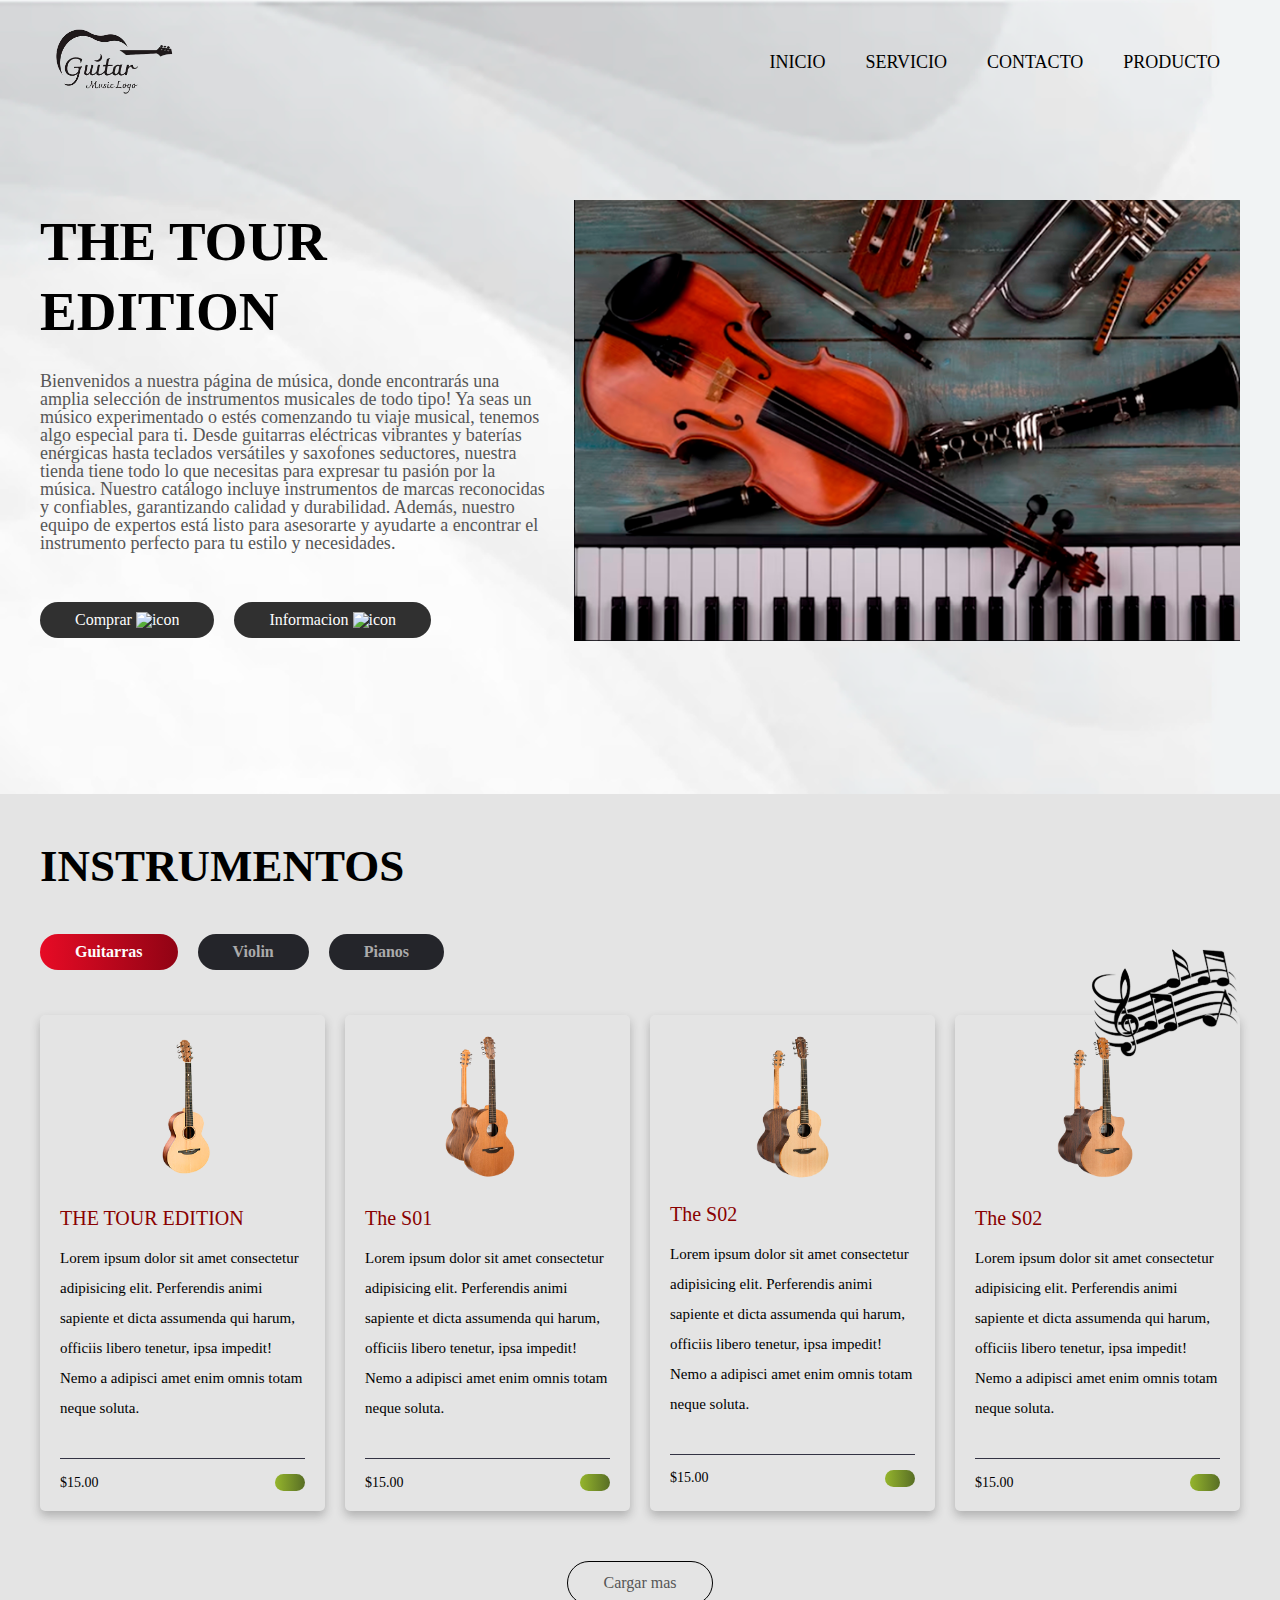
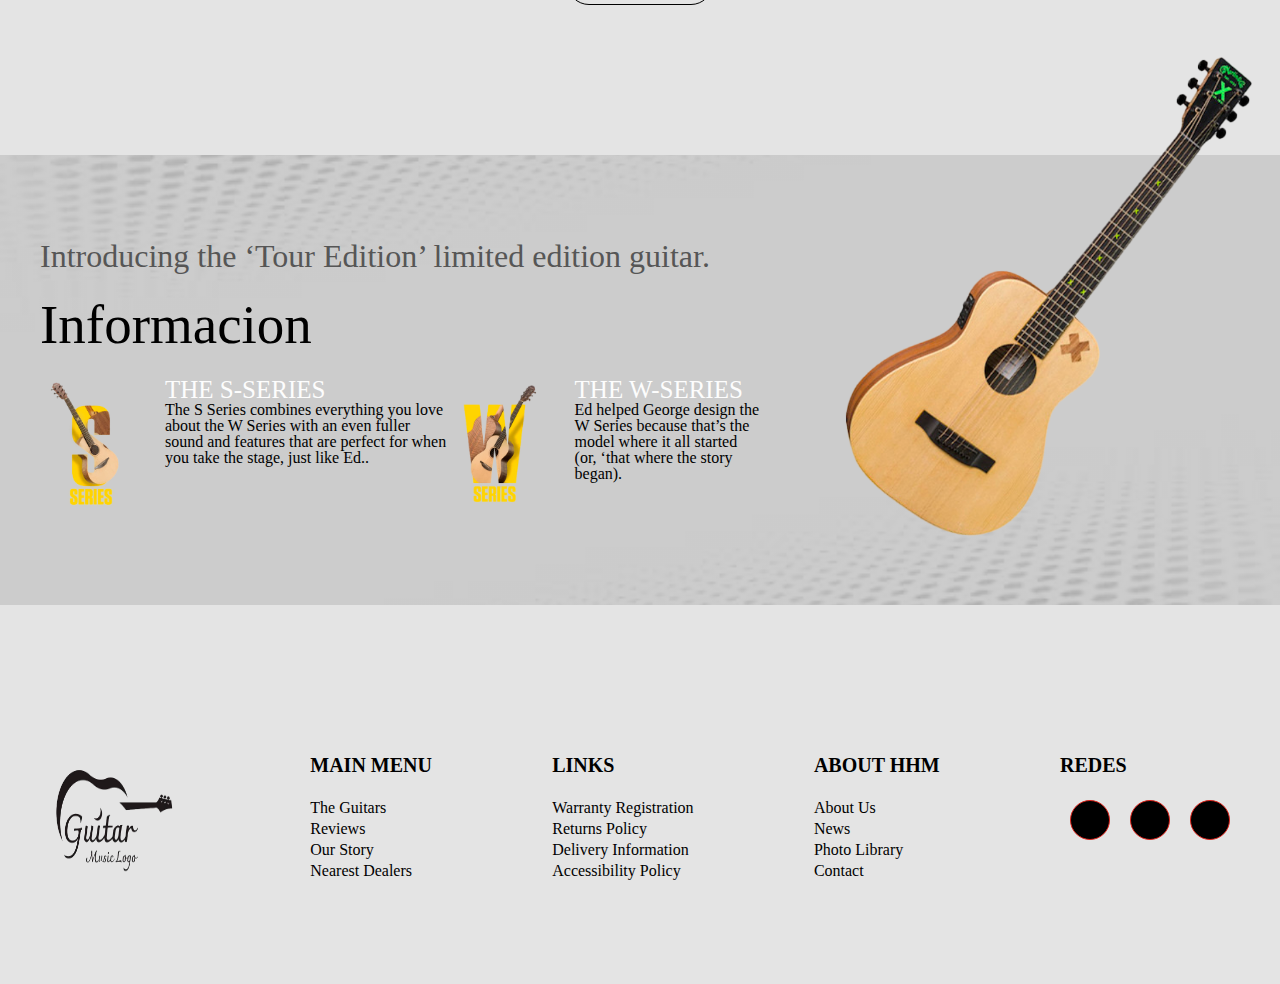
==== pagina.html @ e299b211 "primer repositorio" ====
<!DOCTYPE html>
<html lang="es">

<head>
    <meta charset="UTF-8">
    <TItle>Pagina</TItle>
    <link rel="stylesheet" href="reset.css">
    <link rel="stylesheet" href="practica.css">
</head>

<body>
    <header>
        <div class="menu container">
            <a href="#"><img src="imagenes/logo.png" class="logo" alt="logo"></a>
            <input type="checkbox" id="menu">
            <label for="menu"><img src="images/menu.png" class="menu-icono" alt="menu-logo"></label>
            <nav class="navbar">
                <ul>
                    <li><a href="#">Inicio</a></li>
                    <li><a href="#">Servicio</a></li>
                    <li><a href="#">Contacto</a></li>
                    <li><a href="#">Producto</a></li>
                </ul>
            </nav>
        </div>

        <div class="header-content container">
            <div class="header-txt">
                <h1>THE TOUR EDITION</h1>
                <p>
                    Bienvenidos a nuestra página de música, donde encontrarás una amplia selección de instrumentos
                    musicales de todo tipo! Ya seas un músico experimentado o estés comenzando tu viaje musical, tenemos
                    algo especial para ti. Desde guitarras eléctricas vibrantes y baterías enérgicas hasta teclados
                    versátiles y saxofones seductores, nuestra tienda tiene todo lo que necesitas para expresar tu
                    pasión por la música. Nuestro catálogo incluye instrumentos de marcas reconocidas y confiables,
                    garantizando calidad y durabilidad. Además, nuestro equipo de expertos está listo para asesorarte y
                    ayudarte a encontrar el instrumento perfecto para tu estilo y necesidades.
                </p>

                <div class="botones">
                    <a href="#" class="btn-1">Comprar <img class="icon" src="images/car.svg" alt="icon"></a>
                    <a href="#" class="btn-2">Informacion <img class="icon" src="images/arrow.svg" alt="icon"></a>
                </div>
            </div>
            <div class="header-img">
                <img src="imagenes/instrumentos.png" class="instrumento" alt="instrumento">
            </div>
        </div>

    </header>

    <main class="product-menu">
        <div class="container">


            <div class="product">
                <h2 class="title">Instrumentos</h2>
                <img class="nota" src="imagenes/nota.png" alt="">
            </div>

            <div class="menu-nav">
                <div id="pro1" class="tab active">Guitarras</div>
                <div id="pro2" class="tab">Violin</div>
                <div id="pro3" class="tab">Pianos</div>
            </div>

            <div class="pro1 tab-content">
                <div class="box-container-1">

                    <div class="box-1">
                        <div class="image">
                            <img src="imagenes/guitarra.png" alt="">
                        </div>
                        <div class="content">
                            <h3>THE TOUR EDITION</h3>
                            <p>Lorem ipsum dolor sit amet consectetur adipisicing elit. Perferendis animi sapiente et
                                dicta assumenda qui harum, officiis libero tenetur, ipsa impedit! Nemo a adipisci amet
                                enim omnis totam neque soluta.</p>
                            <div class="icons">
                                <span class="price">$15.00</span>
                                <span class="buy"><img src="images/car.svg" alt=""></span>
                            </div>
                        </div>
                    </div>
                    <div class="box-1">
                        <div class="image">
                            <img src="imagenes/guitarra2.png" alt="">
                        </div>
                        <div class="content">
                            <h3>The S01</h3>
                            <p>Lorem ipsum dolor sit amet consectetur adipisicing elit. Perferendis animi sapiente et
                                dicta assumenda qui harum, officiis libero tenetur, ipsa impedit! Nemo a adipisci amet
                                enim omnis totam neque soluta.</p>
                            <div class="icons">
                                <span class="price">$15.00</span>
                                <span class="buy"><img src="images/car.svg" alt=""></span>
                            </div>
                        </div>
                    </div>
                    <div class="box-1">
                        <div class="image">
                            <img src="imagenes/guitarra3.png" alt="">
                        </div>
                        <div class="content">
                            <h3>The S02</h3>
                            <p>Lorem ipsum dolor sit amet consectetur adipisicing elit. Perferendis animi sapiente et
                                dicta assumenda qui harum, officiis libero tenetur, ipsa impedit! Nemo a adipisci amet
                                enim omnis totam neque soluta.</p>
                            <div class="icons">
                                <span class="price">$15.00</span>
                                <span class="buy"><img src="images/car.svg" alt=""></span>
                            </div>
                        </div>
                    </div>
                    <div class="box-1">
                        <div class="image">
                            <img src="imagenes/guitarra4.png" alt="">
                        </div>
                        <div class="content">
                            <h3>The S02</h3>
                            <p>Lorem ipsum dolor sit amet consectetur adipisicing elit. Perferendis animi sapiente et
                                dicta assumenda qui harum, officiis libero tenetur, ipsa impedit! Nemo a adipisci amet
                                enim omnis totam neque soluta.</p>
                            <div class="icons">
                                <span class="price">$15.00</span>
                                <span class="buy"><img src="images/car.svg" alt=""></span>
                            </div>
                        </div>
                    </div>
                    <div class="box-1">
                        <div class="image">
                            <img src="imagenes/guitarra5.png" alt="">
                        </div>
                        <div class="content">
                            <h3>The S03</h3>
                            <p>Lorem ipsum dolor sit amet consectetur adipisicing elit. Perferendis animi sapiente et
                                dicta assumenda qui harum, officiis libero tenetur, ipsa impedit! Nemo a adipisci amet
                                enim omnis totam neque soluta.</p>
                            <div class="icons">
                                <span class="price">$15.00</span>
                                <span class="buy"><img src="images/car.svg" alt=""></span>
                            </div>
                        </div>
                    </div>
                    <div class="box-1">
                        <div class="image">
                            <img src="imagenes/guitarra6.png" alt="">
                        </div>
                        <div class="content">
                            <h3>The S04</h3>
                            <p>Lorem ipsum dolor sit amet consectetur adipisicing elit. Perferendis animi sapiente et
                                dicta assumenda qui harum, officiis libero tenetur, ipsa impedit! Nemo a adipisci amet
                                enim omnis totam neque soluta.</p>
                            <div class="icons">
                                <span class="price">$15.00</span>
                                <span class="buy"><img src="images/car.svg" alt=""></span>
                            </div>
                        </div>
                    </div>
                    <div class="box-1">
                        <div class="image">
                            <img src="imagenes/guitarra7.png" alt="">
                        </div>
                        <div class="content">
                            <h3>THE EQUALS EDITION</h3>
                            <p>Lorem ipsum dolor sit amet consectetur adipisicing elit. Perferendis animi sapiente et
                                dicta assumenda qui harum, officiis libero tenetur, ipsa impedit! Nemo a adipisci amet
                                enim omnis totam neque soluta.</p>
                            <div class="icons">
                                <span class="price">$15.00</span>
                                <span class="buy"><img src="images/car.svg" alt=""></span>
                            </div>
                        </div>
                    </div>
                    <div class="box-1">
                        <div class="image">
                            <img src="imagenes/guitarra8.png"">
                            </div>
                            <div class=" content">
                            <h3>The W01</h3>
                            <p>Lorem ipsum dolor sit amet consectetur adipisicing elit. Perferendis animi sapiente et
                                dicta assumenda qui harum, officiis libero tenetur, ipsa impedit! Nemo a adipisci amet
                                enim omnis totam neque soluta.</p>
                            <div class="icons">
                                <span class="price">$15.00</span>
                                <span class="buy"><img src="images/car.svg" alt=""></span>
                            </div>
                        </div>
                    </div>
                    <div class="box-1">
                        <div class="image">
                            <img src="imagenes/guitarra9.png" alt="">
                        </div>
                        <div class="content">
                            <h3>The W02</h3>
                            <p>Lorem ipsum dolor sit amet consectetur adipisicing elit. Perferendis animi sapiente et
                                dicta assumenda qui harum, officiis libero tenetur, ipsa impedit! Nemo a adipisci amet
                                enim omnis totam neque soluta.</p>
                            <div class="icons">
                                <span class="price">$15.00</span>
                                <span class="buy"><img src="images/car.svg" alt=""></span>
                            </div>
                        </div>
                    </div>
                    <div class="box-1">
                        <div class="image">
                            <img src="imagenes/guitarra10.png" alt="">
                        </div>
                        <div class="content">
                            <h3>The W03</h3>
                            <p>Lorem ipsum dolor sit amet consectetur adipisicing elit. Perferendis animi sapiente et
                                dicta assumenda qui harum, officiis libero tenetur, ipsa impedit! Nemo a adipisci amet
                                enim omnis totam neque soluta.</p>
                            <div class="icons">
                                <span class="price">$15.00</span>
                                <span class="buy"><img src="images/car.svg" alt=""></span>
                            </div>
                        </div>
                    </div>

                </div>
                <center>
                    <div class="load-more" id="load-more-1">Cargar mas</div>
                </center>
            </div>

            <div class="pro2 tab-content">
                <div class="box-container-2">

                    <div class="box-2">
                        <div class="image">
                            <img src="imagenes/Violin1.png" alt="">
                        </div>
                        <div class="content">
                            <h3>Violin</h3>
                            <p>Lorem ipsum dolor sit amet consectetur adipisicing elit. Perferendis animi sapiente et
                                dicta assumenda qui harum, officiis libero tenetur, ipsa impedit! Nemo a adipisci amet
                                enim omnis totam neque soluta.</p>
                            <div class="icons">
                                <span class="price">$15.00</span>
                                <span class="buy"><img src="images/car.svg" alt=""></span>
                            </div>
                        </div>
                    </div>
                    <div class="box-2">
                        <div class="image">
                            <img src="imagenes/Violin1.png" alt="">
                        </div>
                        <div class="content">
                            <h3>Violin</h3>
                            <p>Lorem ipsum dolor sit amet consectetur adipisicing elit. Perferendis animi sapiente et
                                dicta assumenda qui harum, officiis libero tenetur, ipsa impedit! Nemo a adipisci amet
                                enim omnis totam neque soluta.</p>
                            <div class="icons">
                                <span class="price">$15.00</span>
                                <span class="buy"><img src="images/car.svg" alt=""></span>
                            </div>
                        </div>
                    </div>
                    <div class="box-2">
                        <div class="image">
                            <img src="imagenes/Violin1.png" alt="">
                        </div>
                        <div class="content">
                            <h3>Violin</h3>
                            <p>Lorem ipsum dolor sit amet consectetur adipisicing elit. Perferendis animi sapiente et
                                dicta assumenda qui harum, officiis libero tenetur, ipsa impedit! Nemo a adipisci amet
                                enim omnis totam neque soluta.</p>
                            <div class="icons">
                                <span class="price">$15.00</span>
                                <span class="buy"><img src="images/car.svg" alt=""></span>
                            </div>
                        </div>
                    </div>
                    <div class="box-2">
                        <div class="image">
                            <img src="imagenes/Violin1.png" alt="">
                        </div>
                        <div class="content">
                            <h3>Violin</h3>
                            <p>Lorem ipsum dolor sit amet consectetur adipisicing elit. Perferendis animi sapiente et
                                dicta assumenda qui harum, officiis libero tenetur, ipsa impedit! Nemo a adipisci amet
                                enim omnis totam neque soluta.</p>
                            <div class="icons">
                                <span class="price">$15.00</span>
                                <span class="buy"><img src="images/car.svg" alt=""></span>
                            </div>
                        </div>
                    </div>
                    <div class="box-2">
                        <div class="image">
                            <img src="imagenes/Violin1.png" alt="">
                        </div>
                        <div class="content">
                            <h3>Violin</h3>
                            <p>Lorem ipsum dolor sit amet consectetur adipisicing elit. Perferendis animi sapiente et
                                dicta assumenda qui harum, officiis libero tenetur, ipsa impedit! Nemo a adipisci amet
                                enim omnis totam neque soluta.</p>
                            <div class="icons">
                                <span class="price">$15.00</span>
                                <span class="buy"><img src="images/car.svg" alt=""></span>
                            </div>
                        </div>
                    </div>
                    <div class="box-2">
                        <div class="image">
                            <img src="imagenes/Violin1.png" alt="">
                        </div>
                        <div class="content">
                            <h3>Violin</h3>
                            <p>Lorem ipsum dolor sit amet consectetur adipisicing elit. Perferendis animi sapiente et
                                dicta assumenda qui harum, officiis libero tenetur, ipsa impedit! Nemo a adipisci amet
                                enim omnis totam neque soluta.</p>
                            <div class="icons">
                                <span class="price">$15.00</span>
                                <span class="buy"><img src="images/car.svg" alt=""></span>
                            </div>
                        </div>
                    </div>
                    <div class="box-2">
                        <div class="image">
                            <img src="imagenes/Violin1.png" alt="">
                        </div>
                        <div class="content">
                            <h3>Violin</h3>
                            <p>Lorem ipsum dolor sit amet consectetur adipisicing elit. Perferendis animi sapiente et
                                dicta assumenda qui harum, officiis libero tenetur, ipsa impedit! Nemo a adipisci amet
                                enim omnis totam neque soluta.</p>
                            <div class="icons">
                                <span class="price">$15.00</span>
                                <span class="buy"><img src="images/car.svg" alt=""></span>
                            </div>
                        </div>
                    </div>
                    <div class="box-2">
                        <div class="image">
                            <img src="imagenes/Violin1.png" alt="">
                        </div>
                        <div class="content">
                            <h3>Violin</h3>
                            <p>Lorem ipsum dolor sit amet consectetur adipisicing elit. Perferendis animi sapiente et
                                dicta assumenda qui harum, officiis libero tenetur, ipsa impedit! Nemo a adipisci amet
                                enim omnis totam neque soluta.</p>
                            <div class="icons">
                                <span class="price">$15.00</span>
                                <span class="buy"><img src="images/car.svg" alt=""></span>
                            </div>
                        </div>
                    </div>
                    <div class="box-2">
                        <div class="image">
                            <img src="imagenes/Violin1.png" alt="">
                        </div>
                        <div class="content">
                            <h3>Violin</h3>
                            <p>Lorem ipsum dolor sit amet consectetur adipisicing elit. Perferendis animi sapiente et
                                dicta assumenda qui harum, officiis libero tenetur, ipsa impedit! Nemo a adipisci amet
                                enim omnis totam neque soluta.</p>
                            <div class="icons">
                                <span class="price">$15.00</span>
                                <span class="buy"><img src="images/car.svg" alt=""></span>
                            </div>
                        </div>
                    </div>
                    <div class="box-2">
                        <div class="image">
                            <img src="imagenes/Violin1.png" alt="">
                        </div>
                        <div class="content">
                            <h3>Violin</h3>
                            <p>Lorem ipsum dolor sit amet consectetur adipisicing elit. Perferendis animi sapiente et
                                dicta assumenda qui harum, officiis libero tenetur, ipsa impedit! Nemo a adipisci amet
                                enim omnis totam neque soluta.</p>
                            <div class="icons">
                                <span class="price">$15.00</span>
                                <span class="buy"><img src="images/car.svg" alt=""></span>
                            </div>
                        </div>
                    </div>

                </div>
                <center>
                    <div class="load-more" id="load-more-2">Cargar mas</div>
                </center>
            </div>

            <div class="pro3 tab-content">
                <div class="box-container-3">

                    <div class="box-3">
                        <div class="image">
                            <img src="imagenes/piano1.png">
                        </div>
                        <div class="content">
                            <h3>Piano</h3>
                            <p>Lorem ipsum dolor sit amet consectetur adipisicing elit. Perferendis animi sapiente et
                                dicta assumenda qui harum, officiis libero tenetur, ipsa impedit! Nemo a adipisci amet
                                enim omnis totam neque soluta.</p>
                            <div class="icons">
                                <span class="price">$15.00</span>
                                <span class="buy"><img src="images/car.svg" alt=""></span>
                            </div>
                        </div>
                    </div>
                    <div class="box-3">
                        <div class="image">
                            <img src="imagenes/piano1.png">
                        </div>
                        <div class="content">
                            <h3>Piano</h3>
                            <p>Lorem ipsum dolor sit amet consectetur adipisicing elit. Perferendis animi sapiente et
                                dicta assumenda qui harum, officiis libero tenetur, ipsa impedit! Nemo a adipisci amet
                                enim omnis totam neque soluta.</p>
                            <div class="icons">
                                <span class="price">$15.00</span>
                                <span class="buy"><img src="images/car.svg" alt=""></span>
                            </div>
                        </div>
                    </div>
                    <div class="box-3">
                        <div class="image">
                            <img src="imagenes/piano1.png">
                        </div>
                        <div class="content">
                            <h3>Piano</h3>
                            <p>Lorem ipsum dolor sit amet consectetur adipisicing elit. Perferendis animi sapiente et
                                dicta assumenda qui harum, officiis libero tenetur, ipsa impedit! Nemo a adipisci amet
                                enim omnis totam neque soluta.</p>
                            <div class="icons">
                                <span class="price">$15.00</span>
                                <span class="buy"><img src="images/car.svg" alt=""></span>
                            </div>
                        </div>
                    </div>
                    <div class="box-3">
                        <div class="image">
                            <img src="imagenes/piano1.png">
                        </div>
                        <div class="content">
                            <h3>Piano</h3>
                            <p>Lorem ipsum dolor sit amet consectetur adipisicing elit. Perferendis animi sapiente et
                                dicta assumenda qui harum, officiis libero tenetur, ipsa impedit! Nemo a adipisci amet
                                enim omnis totam neque soluta.</p>
                            <div class="icons">
                                <span class="price">$15.00</span>
                                <span class="buy"><img src="images/car.svg" alt=""></span>
                            </div>
                        </div>
                    </div>
                    <div class="box-3">
                        <div class="image">
                            <img src="imagenes/piano1.png">
                        </div>
                        <div class="content">
                            <h3>Piano</h3>
                            <p>Lorem ipsum dolor sit amet consectetur adipisicing elit. Perferendis animi sapiente et
                                dicta assumenda qui harum, officiis libero tenetur, ipsa impedit! Nemo a adipisci amet
                                enim omnis totam neque soluta.</p>
                            <div class="icons">
                                <span class="price">$15.00</span>
                                <span class="buy"><img src="images/car.svg" alt=""></span>
                            </div>
                        </div>
                    </div>
                    <div class="box-3">
                        <div class="image">
                            <img src="imagenes/piano1.png">
                        </div>
                        <div class="content">
                            <h3>Piano</h3>
                            <p>Lorem ipsum dolor sit amet consectetur adipisicing elit. Perferendis animi sapiente et
                                dicta assumenda qui harum, officiis libero tenetur, ipsa impedit! Nemo a adipisci amet
                                enim omnis totam neque soluta.</p>
                            <div class="icons">
                                <span class="price">$15.00</span>
                                <span class="buy"><img src="images/car.svg" alt=""></span>
                            </div>
                        </div>
                    </div>
                    <div class="box-3">
                        <div class="image">
                            <img src="imagenes/piano1.png">
                        </div>
                        <div class="content">
                            <h3>Piano</h3>
                            <p>Lorem ipsum dolor sit amet consectetur adipisicing elit. Perferendis animi sapiente et
                                dicta assumenda qui harum, officiis libero tenetur, ipsa impedit! Nemo a adipisci amet
                                enim omnis totam neque soluta.</p>
                            <div class="icons">
                                <span class="price">$15.00</span>
                                <span class="buy"><img src="images/car.svg" alt=""></span>
                            </div>
                        </div>
                    </div>
                    <div class="box-3">
                        <div class="image">
                            <img src="imagenes/piano1.png">
                        </div>
                        <div class="content">
                            <h3>Piano</h3>
                            <p>Lorem ipsum dolor sit amet consectetur adipisicing elit. Perferendis animi sapiente et
                                dicta assumenda qui harum, officiis libero tenetur, ipsa impedit! Nemo a adipisci amet
                                enim omnis totam neque soluta.</p>
                            <div class="icons">
                                <span class="price">$15.00</span>
                                <span class="buy"><img src="images/car.svg" alt=""></span>
                            </div>
                        </div>
                    </div>
                    <div class="box-3">
                        <div class="image">
                            <img src="imagenes/piano1.png">
                        </div>
                        <div class="content">
                            <h3>Piano</h3>
                            <p>Lorem ipsum dolor sit amet consectetur adipisicing elit. Perferendis animi sapiente et
                                dicta assumenda qui harum, officiis libero tenetur, ipsa impedit! Nemo a adipisci amet
                                enim omnis totam neque soluta.</p>
                            <div class="icons">
                                <span class="price">$15.00</span>
                                <span class="buy"><img src="images/car.svg" alt=""></span>
                            </div>
                        </div>
                    </div>
                    <div class="box-3">
                        <div class="image">
                            <img src="imagenes/piano1.png">
                        </div>
                        <div class="content">
                            <h3>Piano</h3>
                            <p>Lorem ipsum dolor sit amet consectetur adipisicing elit. Perferendis animi sapiente et
                                dicta assumenda qui harum, officiis libero tenetur, ipsa impedit! Nemo a adipisci amet
                                enim omnis totam neque soluta.</p>
                            <div class="icons">
                                <span class="price">$15.00</span>
                                <span class="buy"><img src="images/car.svg" alt=""></span>
                            </div>
                        </div>
                    </div>

                </div>
                <center>
                    <div class="load-more" id="load-more-3">Cargar mas</div>
                </center>
            </div>


        </div>
    </main>

    <section class="info">
        <div class="info-content container">

            <div class="info-txt">
                <p>Introducing the ‘Tour Edition’ limited edition guitar.</p>
                <h2>Informacion</h2>

                <div class="info-sec">

                    <div class="info-1">
                        <img src="imagenes/info1.png" alt="">
                        <div class="info-2">
                            <h3>THE S-SERIES</h3>
                            <p>
                                The S Series combines everything you love about the W Series with an even fuller sound and features that are perfect for when you take the stage, just like Ed..
                            </p>
                        </div>
                    </div>
                    <div class="info-1">
                        <img src="imagenes/info2.png" alt="">
                        <div class="info-2">
                            <h3>THE W-SERIES</h3>
                            <p>
                                Ed helped George design the W Series because that’s the model where it all started (or, ‘that where the story began). 
                            </p>
                        </div>
                    </div>

                </div>

            </div>

            <div class="info-img">
                <img src="imagenes/ima2.png" alt="">
            </div>

        </div>
    </section>

    <footer class="footer container">

        <img class="logo-2" src="imagenes/logo.png" alt="">

        <div class="links">
            <h4>MAIN MENU</h4>
            <ul>
                <li><a href="#">The Guitars</a></li>
                <li><a href="#">Reviews</a></li>
                <li><a href="#">Our Story</a></li>
                <li><a href="#">Nearest Dealers</a></li>
            </ul>

        </div>

        <div class="links">
            <h4>LINKS</h4>
            <ul>
                <li><a href="#">Warranty Registration</a></li>
                <li><a href="#">Returns Policy</a></li>
                <li><a href="#">Delivery Information</a></li>
                <li><a href="#">Accessibility Policy</a></li>
            </ul>

        </div>

        <div class="links">
            <h4>ABOUT HHM</h4>
            <ul>
                <li><a href="#">About Us</a></li>
                <li><a href="#">News</a></li>
                <li><a href="#">Photo Library</a></li>
                <li><a href="#">Contact</a></li>
            </ul>

        </div>

        <div class="links">
            <h4>Redes</h4>
            <div class="socials">
                <a href="https://www.facebook.com/jhoansebastian.jhoancolorado/">
                    <div class="social">
                        <img src="images/s1.svg" alt="">
                    </div>
                </a>
                <a href="https://twitter.com/sebasti06182047">
                    <div class="social">
                        <img src="images/s2.svg" alt="">
                    </div>
                </a>
                <a href="https://www.instagram.com/jhoanmorac/">
                    <div class="social">
                        <img src="images/s3.svg" alt="">
                    </div>
                </a>
            </div>

        </div>
    </footer>

    <script src="script.js"></script>
</body>

</html>
---- practica.css ----
*{
    margin: 0;
    padding: 0;
    box-sizing: border-box;
    text-decoration: none;
}
body{
    background-color: #e4e4e4;
}
header{
    background-image: url(imagenes/bg1.png);
    background-position: center center;
    background-repeat: no-repeat;
    background-size: cover;
}
.container{
    max-width: 1200px;
    margin: 0 auto;
}
.menu{
    position: absolute;
    top: 20px;
    left: 0;
    right: 0;
    display: flex;
    align-items: center;
    justify-content: space-between;
    z-index: 1000;
}
.logo{
    width: 150px;
}
.menu .navbar ul{
    list-style: none;
}
.menu .navbar ul li{
    position: relative;
    float: left;
}
.menu .navbar ul li a{
    font-size: 18px;
    padding: 20px;
    color: #000000;
    display: block;
    text-transform: uppercase;
}
.menu .navbar ul li a:hover{
    color: #E70B25;
    font-weight: bold;
}
#menu{
    display: none;
}
.menu-icono{
    width: 25px;
}
.menu label{
    cursor: pointer;
    display: none;
}
.header-content{
    display: flex;
    align-items: center;
    padding: 200px 0 150px 0;
}
.header-txt{
    width: 48%;
    padding-right: 25px;
}
.header-txt h1{
    font-size: 55px;
    line-height: 70px;
    font-weight: 800;
    margin-bottom: 25px;
    color: #000000;
}
.header-txt p{
    font-size: 18px;
    color: #565656;
}
.header-img{
    width: 60%;
}
.instrumento{
    width: 100%;
}
.botones{
    display: flex;
    margin-top: 50px;
}
.btn-1{
    display: inline-block;
    background-color: #303030;
    padding: 10px 35px;
    margin-right: 20px;
    color: #FDFDFD;
    border-radius: 25px;
}
.btn-2{
    display: inline-block;
    background-color: #303030;
    padding: 10px 35px;
    margin-right: 20px;
    color: #FDFDFD;
    border-radius: 25px;
}
.btn-1:hover{
    background: linear-gradient(90deg, #f3031f 0%, #bc0217 100%) ;
}
.btn-2:hover{
    background: linear-gradient(90deg, #f3031f 0%, #bc0217 100%) ;
}
.icon{
    width: 20px;
}
.product-menu{
    padding: 50px 0 150px 0;
}
.title{
    color: #000000;
    font-weight: bold;
    font-size: 45px;
    text-transform: uppercase;
    margin-bottom: 45px;
}
.product{
    display: flex;
    position: relative;
}
.nota{
    right: 0;
    position: absolute;
    bottom: -130px;
    width: 150px;
}
.menu-nav{
    display: flex;
    margin-bottom:45px;

}
.tab{
    margin-right: 20px;
    text-align: center;
    padding: 10px 35px;
    border-radius: 25px;
    color:#ABABAB ;
    font-size: 16px;
    font-weight: 800;
    background-color: #24252a;
    cursor:pointer
}
.tab.active{
    background: linear-gradient(90deg, #E70B25 0%, #900314 100%);
    color: #FDFDFD;
}
.tab.active:after{
    content: "";
    position: absolute;
    width: 100%;
}
.tab-content{
    display: none;
}
.tab-content.visible{
    display: initial;
}
.box-container-1,
.box-container-2,
.box-container-3{
    display: grid;
    grid-template-columns: repeat(auto-fit,minmax(250px,1fr));
    gap: 20px;
}
.box-1,
.box-2,
.box-3{
    background-position: center center;
    background-repeat: no-repeat;
    background-size: cover;
    padding: 20px;
    border-radius: 5px;
    z-index: 1000;
    box-shadow: 0 5px 10px rgba(45, 45, 45, 0.279);
    display: none;
}
.box-1:nth-child(1),
.box-1:nth-child(2),
.box-1:nth-child(3),
.box-1:nth-child(4){
    display: inline-block;
}
.box-2:nth-child(1),
.box-2:nth-child(2),
.box-2:nth-child(3),
.box-2:nth-child(4){
    display: inline-block;
}
.box-3:nth-child(1),
.box-3:nth-child(2),
.box-3:nth-child(3),
.box-3:nth-child(4){
    display: inline-block;
}
.image{
    margin-bottom: 20px;
    text-align: center;
}
.image img{
    width: 100px;
}
.content h3{
    font-size: 20px;
    color: #890000;
}
.content p{
    font-size: 15px;
    color: #000000;
    line-height: 2;
    padding: 15px 0;
}
.btn{
    display: inline-block;
    padding: 10px 30px;
    border: 1px solid #334;
    color: #334;
    font-size: 16px;
}
.btn:hover{
    background-color: rgb(220, 20, 60);
    border-color: rgb(220, 20, 60);
    color: #FDFDFD;
}
.icons{
    display: flex;
    align-items: center;
    justify-content: space-between;
    margin-top: 20px;
    padding-top: 15px;
    border-top: 1px solid #334;

}
.price{
    font-size: 14px;
    color: #000000;
}
.buy{
    padding: 1px 15px 0 15px;
    border-radius: 15px;
    background: linear-gradient(90deg, #95b52c 0%, #586e25 100%);
}
.buy img{
    width: 15%;
}
.load-more{
    margin-top: 50px;
    display: inline-block;
    padding: 13px 35px;
    border-radius: 25px;
    border: 1px solid #000000;
    color: #565656;
    font-size: 16px;
    cursor: pointer;
}
.load-more:hover{
    background: linear-gradient(90deg, #E70B25 0%, #961726 100%);
    border-color: rgb(220, 20, 60);
    color: #FDFDFD;
}
.info{
    background-image: linear-gradient(rgba(0,0,0,0.2), rgba(0,0,0,0.2)),url(imagenes/istockphoto-1037437274-612x612.jpg);
    background-position: center center;
    background-repeat: no-repeat;
    background-size: cover;
    height: 50vh;
}
.info-content{
    display: flex;
    position: relative;
}
.info-txt{
    width: 60%;
    margin-top: 85px;

}
.info-txt h2{
    color: #000000;
    font-size: 55px;
    margin-bottom: 25px;

}
.info-txt p{
    font-size: 32px;
    color: #565656;
    margin-bottom: 25px;

}
.info-sec{
    display:flex;

}
.info-1{
    display: flex;
}
.info-1 img{
    width: 100px;
    top: 250px;
}
.info-2{
    margin-left: 25px;
}
.info-2 h3{
    color: #FDFDFD;
    font-size: 25px;

}
.info-2 p{
    color: #000000;
    font-size: 16px;
}
.info-img{
    position: absolute;
    right: -55px;
    top: -103px;
}
.info-img img{
    width: 500px;
}
.footer{
    padding: 150px 0 100px 0;
    display: flex;
    justify-content: space-between;
}
.logo-2{
    width: 150px;
}
.links h4{
    color: #000000;
    font-weight: bold;
    text-transform: uppercase;
    font-size: 20px;
    margin-bottom: 25px;
}
.links ul li a{
    color: #000000;
    font-size: 16px;
    margin-bottom: 5px;
    display: inline-block;
}
.socials{
    display: flex;
}
.social {
    margin: 0 10px;
    height: 40px;
    width: 40px;
    background-color: #000000;
    border: 1px solid #dd241b;
    border-radius: 50%;
}
.social:hover{
    background-color: #dd241b;
}
.social img{
    margin: 8px 0 0 10px;
}
@media(max-width:991px){
    .menu{
        padding: 20px;
    }
    .menu label{
        display: initial;
    }
    .menu .navbar{
        position: absolute;
        top: 100%;
        left: 0;
        right: 0;
        background-color: #f61706;
        display: none;
    }
    .menu .navbar ul li {
        width: 100%;
    }
    .menu .navbar ul li a:hover{
        color: #c0bdbd;
    }
    #menu:checked ~ .navbar{
        display: initial;
    }
    .header-content{
        flex-direction: column;
        padding: 100px 30px 30px 30px;
    }
    .header-txt{
        width: 100%;
        padding: 0;
        text-align: center;
    }
    .header-txt h1{
        font-size: 40px;
    }
    .botones{
        flex-direction: column;
        align-items: center;
    }
    .btn-1{
        margin: 0 0 20px 0;
    }
    .btn-2{
        margin: 0 0 20px 0;
    }
    .header-img{
        width: 100%;
        margin-top: 45px;
    }
    .product-menu{
        padding: 30px;
    }
    .title{
        margin-bottom: 20px;
    }
    .nota{
        display: none;
    }
    .menu-nav{
        flex-direction: column;
        align-items: center;
    }
    .tab{
        margin-bottom: 25px;
    }
    .box-container {
        grid-template-columns: 1fr;
    }
    .box .image{
        height: 200px;
    }
    .info{
        padding: 30px;
        height: 70vh;
    }
    .info-txt h2{
        font-size: 40px;
    }
    .info-content{
        flex-direction: column;
        align-items: center;
        text-align: center;
    }
    .info-txt{
        width: 100%;
        margin-top: 0px;
    }
    .info-txt p{
        margin-bottom: 5px;
    }
    .info-sec{
        flex-direction: column;
        padding: 0 35px;
    }
    .info-1{
        flex-direction: column;
        align-items: center;
        padding-top: 15px;
    }
    .info-2{
        margin-top: 10px;
        margin-left: 0px
    }
    .info-img img{
        display: none;
    }
    .socials{
        justify-content: center;
    }
    .social img{
        margin:8px 0 0 0;
    }
    .footer{
        padding: 30px;
        flex-direction: column;
        align-items: center;
        text-align: center;
    }
    .links h4{
        margin: 25px 0 10px 0;
    }
}
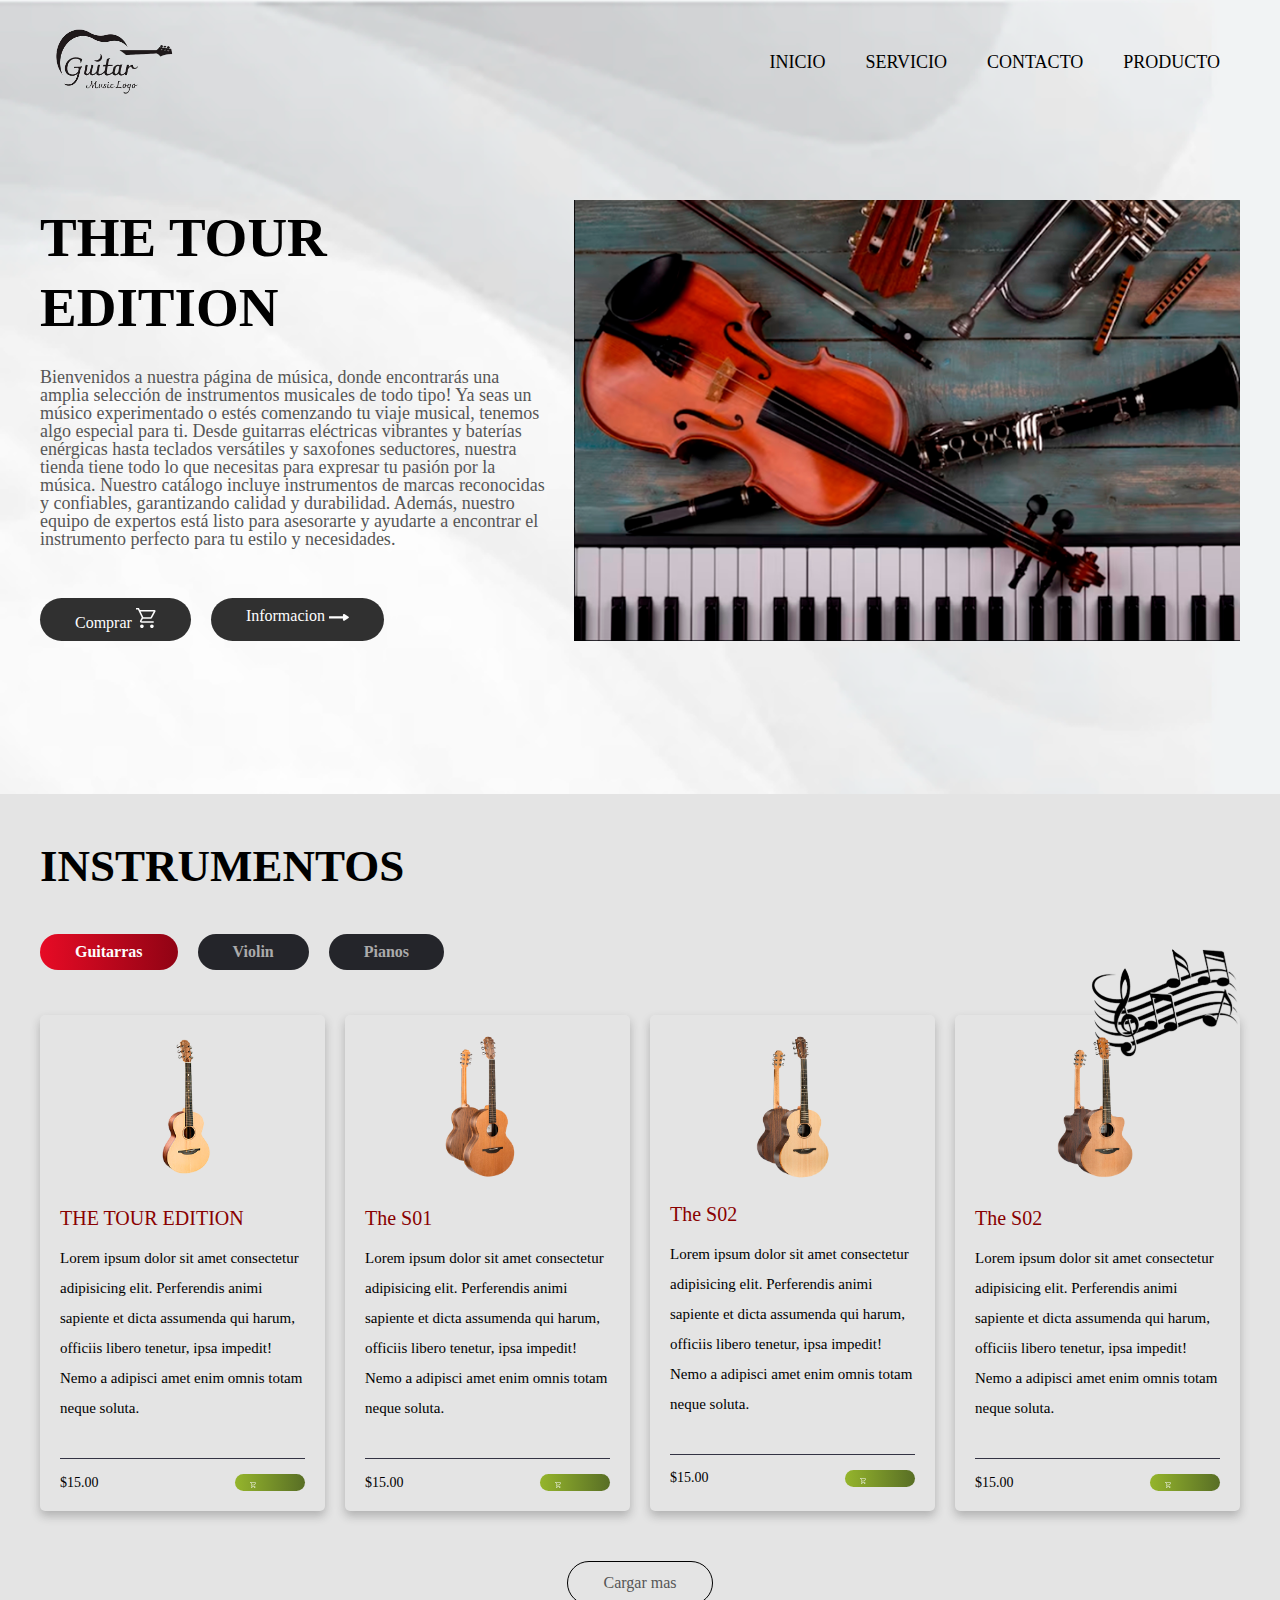
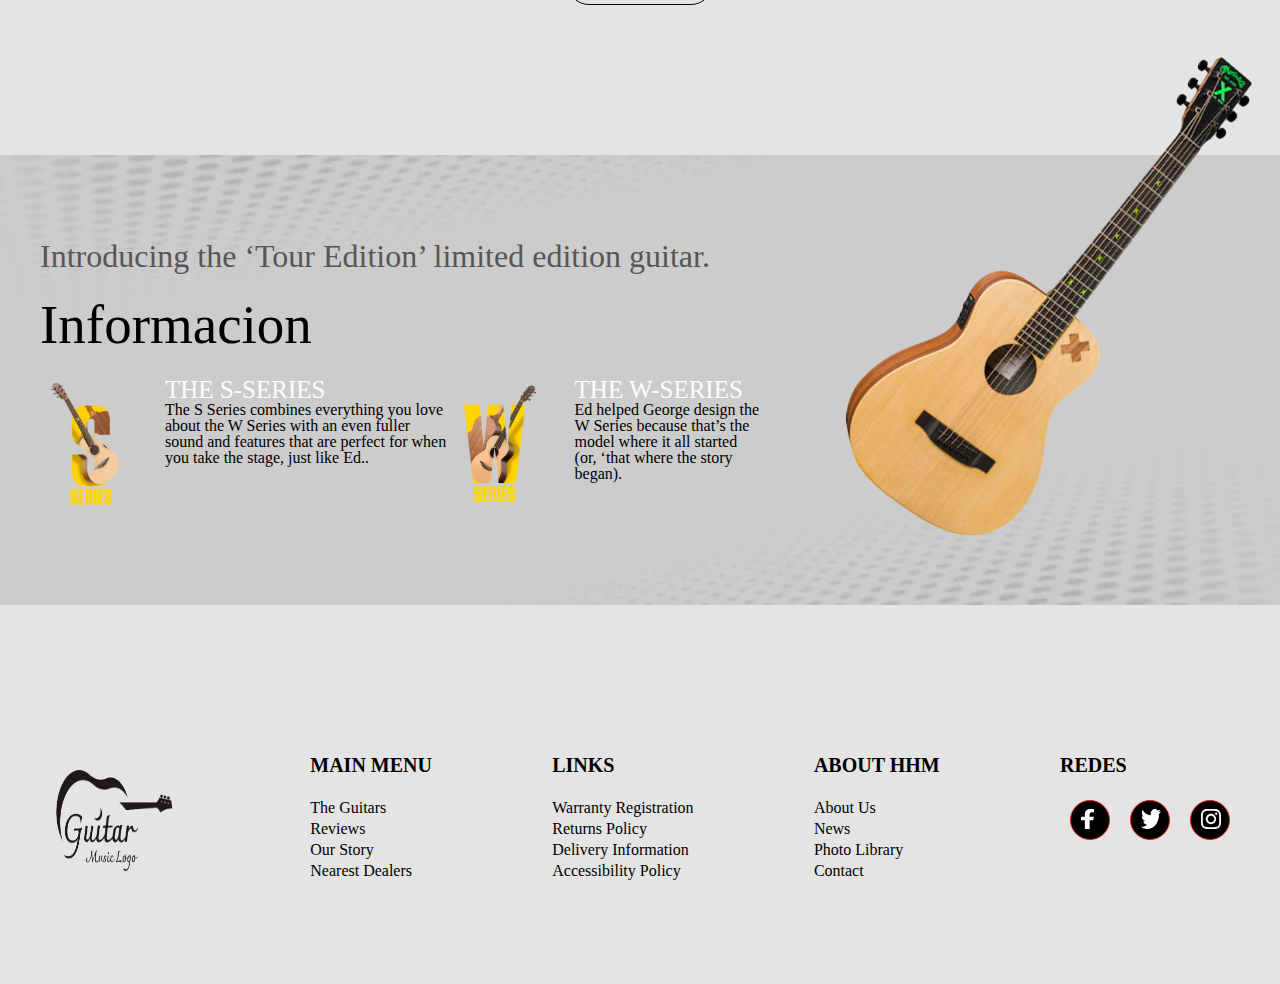
==== commit fea67b28: "nuevos cambios" ====
--- a/pagina.html
+++ b/pagina.html
@@ -38,8 +38,8 @@
                 </p>
 
                 <div class="botones">
-                    <a href="#" class="btn-1">Comprar <img class="icon" src="images/car.svg" alt="icon"></a>
-                    <a href="#" class="btn-2">Informacion <img class="icon" src="images/arrow.svg" alt="icon"></a>
+                    <a href="#" class="btn-1">Comprar <img class="icon" src="imagenes/car.svg" alt="icon"></a>
+                    <a href="#" class="btn-2">Informacion <img class="icon" src="imagenes/arrow.svg" alt="icon"></a>
                 </div>
             </div>
             <div class="header-img">
@@ -78,7 +78,7 @@
                                 enim omnis totam neque soluta.</p>
                             <div class="icons">
                                 <span class="price">$15.00</span>
-                                <span class="buy"><img src="images/car.svg" alt=""></span>
+                                <span class="buy"><img src="imagenes/car.svg" alt=""></span>
                             </div>
                         </div>
                     </div>
@@ -93,7 +93,7 @@
                                 enim omnis totam neque soluta.</p>
                             <div class="icons">
                                 <span class="price">$15.00</span>
-                                <span class="buy"><img src="images/car.svg" alt=""></span>
+                                <span class="buy"><img src="imagenes/car.svg" alt=""></span>
                             </div>
                         </div>
                     </div>
@@ -108,7 +108,7 @@
                                 enim omnis totam neque soluta.</p>
                             <div class="icons">
                                 <span class="price">$15.00</span>
-                                <span class="buy"><img src="images/car.svg" alt=""></span>
+                                <span class="buy"><img src="imagenes/car.svg" alt=""></span>
                             </div>
                         </div>
                     </div>
@@ -123,7 +123,7 @@
                                 enim omnis totam neque soluta.</p>
                             <div class="icons">
                                 <span class="price">$15.00</span>
-                                <span class="buy"><img src="images/car.svg" alt=""></span>
+                                <span class="buy"><img src="imagenes/car.svg" alt=""></span>
                             </div>
                         </div>
                     </div>
@@ -138,7 +138,7 @@
                                 enim omnis totam neque soluta.</p>
                             <div class="icons">
                                 <span class="price">$15.00</span>
-                                <span class="buy"><img src="images/car.svg" alt=""></span>
+                                <span class="buy"><img src="imagenes/car.svg" alt=""></span>
                             </div>
                         </div>
                     </div>
@@ -153,7 +153,7 @@
                                 enim omnis totam neque soluta.</p>
                             <div class="icons">
                                 <span class="price">$15.00</span>
-                                <span class="buy"><img src="images/car.svg" alt=""></span>
+                                <span class="buy"><img src="imagenes/car.svg" alt=""></span>
                             </div>
                         </div>
                     </div>
@@ -168,7 +168,7 @@
                                 enim omnis totam neque soluta.</p>
                             <div class="icons">
                                 <span class="price">$15.00</span>
-                                <span class="buy"><img src="images/car.svg" alt=""></span>
+                                <span class="buy"><img src="imagenes/car.svg" alt=""></span>
                             </div>
                         </div>
                     </div>
@@ -183,7 +183,7 @@
                                 enim omnis totam neque soluta.</p>
                             <div class="icons">
                                 <span class="price">$15.00</span>
-                                <span class="buy"><img src="images/car.svg" alt=""></span>
+                                <span class="buy"><img src="imagenes/car.svg" alt=""></span>
                             </div>
                         </div>
                     </div>
@@ -198,7 +198,7 @@
                                 enim omnis totam neque soluta.</p>
                             <div class="icons">
                                 <span class="price">$15.00</span>
-                                <span class="buy"><img src="images/car.svg" alt=""></span>
+                                <span class="buy"><img src="imagenes/car.svg" alt=""></span>
                             </div>
                         </div>
                     </div>
@@ -213,7 +213,7 @@
                                 enim omnis totam neque soluta.</p>
                             <div class="icons">
                                 <span class="price">$15.00</span>
-                                <span class="buy"><img src="images/car.svg" alt=""></span>
+                                <span class="buy"><img src="imagenes/car.svg" alt=""></span>
                             </div>
                         </div>
                     </div>
@@ -238,142 +238,142 @@
                                 enim omnis totam neque soluta.</p>
                             <div class="icons">
                                 <span class="price">$15.00</span>
-                                <span class="buy"><img src="images/car.svg" alt=""></span>
-                            </div>
-                        </div>
-                    </div>
-                    <div class="box-2">
-                        <div class="image">
-                            <img src="imagenes/Violin1.png" alt="">
-                        </div>
-                        <div class="content">
-                            <h3>Violin</h3>
-                            <p>Lorem ipsum dolor sit amet consectetur adipisicing elit. Perferendis animi sapiente et
-                                dicta assumenda qui harum, officiis libero tenetur, ipsa impedit! Nemo a adipisci amet
-                                enim omnis totam neque soluta.</p>
-                            <div class="icons">
-                                <span class="price">$15.00</span>
-                                <span class="buy"><img src="images/car.svg" alt=""></span>
-                            </div>
-                        </div>
-                    </div>
-                    <div class="box-2">
-                        <div class="image">
-                            <img src="imagenes/Violin1.png" alt="">
-                        </div>
-                        <div class="content">
-                            <h3>Violin</h3>
-                            <p>Lorem ipsum dolor sit amet consectetur adipisicing elit. Perferendis animi sapiente et
-                                dicta assumenda qui harum, officiis libero tenetur, ipsa impedit! Nemo a adipisci amet
-                                enim omnis totam neque soluta.</p>
-                            <div class="icons">
-                                <span class="price">$15.00</span>
-                                <span class="buy"><img src="images/car.svg" alt=""></span>
-                            </div>
-                        </div>
-                    </div>
-                    <div class="box-2">
-                        <div class="image">
-                            <img src="imagenes/Violin1.png" alt="">
-                        </div>
-                        <div class="content">
-                            <h3>Violin</h3>
-                            <p>Lorem ipsum dolor sit amet consectetur adipisicing elit. Perferendis animi sapiente et
-                                dicta assumenda qui harum, officiis libero tenetur, ipsa impedit! Nemo a adipisci amet
-                                enim omnis totam neque soluta.</p>
-                            <div class="icons">
-                                <span class="price">$15.00</span>
-                                <span class="buy"><img src="images/car.svg" alt=""></span>
-                            </div>
-                        </div>
-                    </div>
-                    <div class="box-2">
-                        <div class="image">
-                            <img src="imagenes/Violin1.png" alt="">
-                        </div>
-                        <div class="content">
-                            <h3>Violin</h3>
-                            <p>Lorem ipsum dolor sit amet consectetur adipisicing elit. Perferendis animi sapiente et
-                                dicta assumenda qui harum, officiis libero tenetur, ipsa impedit! Nemo a adipisci amet
-                                enim omnis totam neque soluta.</p>
-                            <div class="icons">
-                                <span class="price">$15.00</span>
-                                <span class="buy"><img src="images/car.svg" alt=""></span>
-                            </div>
-                        </div>
-                    </div>
-                    <div class="box-2">
-                        <div class="image">
-                            <img src="imagenes/Violin1.png" alt="">
-                        </div>
-                        <div class="content">
-                            <h3>Violin</h3>
-                            <p>Lorem ipsum dolor sit amet consectetur adipisicing elit. Perferendis animi sapiente et
-                                dicta assumenda qui harum, officiis libero tenetur, ipsa impedit! Nemo a adipisci amet
-                                enim omnis totam neque soluta.</p>
-                            <div class="icons">
-                                <span class="price">$15.00</span>
-                                <span class="buy"><img src="images/car.svg" alt=""></span>
-                            </div>
-                        </div>
-                    </div>
-                    <div class="box-2">
-                        <div class="image">
-                            <img src="imagenes/Violin1.png" alt="">
-                        </div>
-                        <div class="content">
-                            <h3>Violin</h3>
-                            <p>Lorem ipsum dolor sit amet consectetur adipisicing elit. Perferendis animi sapiente et
-                                dicta assumenda qui harum, officiis libero tenetur, ipsa impedit! Nemo a adipisci amet
-                                enim omnis totam neque soluta.</p>
-                            <div class="icons">
-                                <span class="price">$15.00</span>
-                                <span class="buy"><img src="images/car.svg" alt=""></span>
-                            </div>
-                        </div>
-                    </div>
-                    <div class="box-2">
-                        <div class="image">
-                            <img src="imagenes/Violin1.png" alt="">
-                        </div>
-                        <div class="content">
-                            <h3>Violin</h3>
-                            <p>Lorem ipsum dolor sit amet consectetur adipisicing elit. Perferendis animi sapiente et
-                                dicta assumenda qui harum, officiis libero tenetur, ipsa impedit! Nemo a adipisci amet
-                                enim omnis totam neque soluta.</p>
-                            <div class="icons">
-                                <span class="price">$15.00</span>
-                                <span class="buy"><img src="images/car.svg" alt=""></span>
-                            </div>
-                        </div>
-                    </div>
-                    <div class="box-2">
-                        <div class="image">
-                            <img src="imagenes/Violin1.png" alt="">
-                        </div>
-                        <div class="content">
-                            <h3>Violin</h3>
-                            <p>Lorem ipsum dolor sit amet consectetur adipisicing elit. Perferendis animi sapiente et
-                                dicta assumenda qui harum, officiis libero tenetur, ipsa impedit! Nemo a adipisci amet
-                                enim omnis totam neque soluta.</p>
-                            <div class="icons">
-                                <span class="price">$15.00</span>
-                                <span class="buy"><img src="images/car.svg" alt=""></span>
-                            </div>
-                        </div>
-                    </div>
-                    <div class="box-2">
-                        <div class="image">
-                            <img src="imagenes/Violin1.png" alt="">
-                        </div>
-                        <div class="content">
-                            <h3>Violin</h3>
-                            <p>Lorem ipsum dolor sit amet consectetur adipisicing elit. Perferendis animi sapiente et
-                                dicta assumenda qui harum, officiis libero tenetur, ipsa impedit! Nemo a adipisci amet
-                                enim omnis totam neque soluta.</p>
-                            <div class="icons">
-                                <span class="price">$15.00</span>
-                                <span class="buy"><img src="images/car.svg" alt=""></span>
+                                <span class="buy"><img src="imagenes/car.svg" alt=""></span>
+                            </div>
+                        </div>
+                    </div>
+                    <div class="box-2">
+                        <div class="image">
+                            <img src="imagenes/Violin1.png" alt="">
+                        </div>
+                        <div class="content">
+                            <h3>Violin</h3>
+                            <p>Lorem ipsum dolor sit amet consectetur adipisicing elit. Perferendis animi sapiente et
+                                dicta assumenda qui harum, officiis libero tenetur, ipsa impedit! Nemo a adipisci amet
+                                enim omnis totam neque soluta.</p>
+                            <div class="icons">
+                                <span class="price">$15.00</span>
+                                <span class="buy"><img src="imagenes/car.svg" alt=""></span>
+                            </div>
+                        </div>
+                    </div>
+                    <div class="box-2">
+                        <div class="image">
+                            <img src="imagenes/Violin1.png" alt="">
+                        </div>
+                        <div class="content">
+                            <h3>Violin</h3>
+                            <p>Lorem ipsum dolor sit amet consectetur adipisicing elit. Perferendis animi sapiente et
+                                dicta assumenda qui harum, officiis libero tenetur, ipsa impedit! Nemo a adipisci amet
+                                enim omnis totam neque soluta.</p>
+                            <div class="icons">
+                                <span class="price">$15.00</span>
+                                <span class="buy"><img src="imagenes/car.svg" alt=""></span>
+                            </div>
+                        </div>
+                    </div>
+                    <div class="box-2">
+                        <div class="image">
+                            <img src="imagenes/Violin1.png" alt="">
+                        </div>
+                        <div class="content">
+                            <h3>Violin</h3>
+                            <p>Lorem ipsum dolor sit amet consectetur adipisicing elit. Perferendis animi sapiente et
+                                dicta assumenda qui harum, officiis libero tenetur, ipsa impedit! Nemo a adipisci amet
+                                enim omnis totam neque soluta.</p>
+                            <div class="icons">
+                                <span class="price">$15.00</span>
+                                <span class="buy"><img src="imagenes/car.svg" alt=""></span>
+                            </div>
+                        </div>
+                    </div>
+                    <div class="box-2">
+                        <div class="image">
+                            <img src="imagenes/Violin1.png" alt="">
+                        </div>
+                        <div class="content">
+                            <h3>Violin</h3>
+                            <p>Lorem ipsum dolor sit amet consectetur adipisicing elit. Perferendis animi sapiente et
+                                dicta assumenda qui harum, officiis libero tenetur, ipsa impedit! Nemo a adipisci amet
+                                enim omnis totam neque soluta.</p>
+                            <div class="icons">
+                                <span class="price">$15.00</span>
+                                <span class="buy"><img src="imagenes/car.svg" alt=""></span>
+                            </div>
+                        </div>
+                    </div>
+                    <div class="box-2">
+                        <div class="image">
+                            <img src="imagenes/Violin1.png" alt="">
+                        </div>
+                        <div class="content">
+                            <h3>Violin</h3>
+                            <p>Lorem ipsum dolor sit amet consectetur adipisicing elit. Perferendis animi sapiente et
+                                dicta assumenda qui harum, officiis libero tenetur, ipsa impedit! Nemo a adipisci amet
+                                enim omnis totam neque soluta.</p>
+                            <div class="icons">
+                                <span class="price">$15.00</span>
+                                <span class="buy"><img src="imagenes/car.svg" alt=""></span>
+                            </div>
+                        </div>
+                    </div>
+                    <div class="box-2">
+                        <div class="image">
+                            <img src="imagenes/Violin1.png" alt="">
+                        </div>
+                        <div class="content">
+                            <h3>Violin</h3>
+                            <p>Lorem ipsum dolor sit amet consectetur adipisicing elit. Perferendis animi sapiente et
+                                dicta assumenda qui harum, officiis libero tenetur, ipsa impedit! Nemo a adipisci amet
+                                enim omnis totam neque soluta.</p>
+                            <div class="icons">
+                                <span class="price">$15.00</span>
+                                <span class="buy"><img src="imagenes/car.svg" alt=""></span>
+                            </div>
+                        </div>
+                    </div>
+                    <div class="box-2">
+                        <div class="image">
+                            <img src="imagenes/Violin1.png" alt="">
+                        </div>
+                        <div class="content">
+                            <h3>Violin</h3>
+                            <p>Lorem ipsum dolor sit amet consectetur adipisicing elit. Perferendis animi sapiente et
+                                dicta assumenda qui harum, officiis libero tenetur, ipsa impedit! Nemo a adipisci amet
+                                enim omnis totam neque soluta.</p>
+                            <div class="icons">
+                                <span class="price">$15.00</span>
+                                <span class="buy"><img src="imagenes/car.svg" alt=""></span>
+                            </div>
+                        </div>
+                    </div>
+                    <div class="box-2">
+                        <div class="image">
+                            <img src="imagenes/Violin1.png" alt="">
+                        </div>
+                        <div class="content">
+                            <h3>Violin</h3>
+                            <p>Lorem ipsum dolor sit amet consectetur adipisicing elit. Perferendis animi sapiente et
+                                dicta assumenda qui harum, officiis libero tenetur, ipsa impedit! Nemo a adipisci amet
+                                enim omnis totam neque soluta.</p>
+                            <div class="icons">
+                                <span class="price">$15.00</span>
+                                <span class="buy"><img src="imagenes/car.svg" alt=""></span>
+                            </div>
+                        </div>
+                    </div>
+                    <div class="box-2">
+                        <div class="image">
+                            <img src="imagenes/Violin1.png" alt="">
+                        </div>
+                        <div class="content">
+                            <h3>Violin</h3>
+                            <p>Lorem ipsum dolor sit amet consectetur adipisicing elit. Perferendis animi sapiente et
+                                dicta assumenda qui harum, officiis libero tenetur, ipsa impedit! Nemo a adipisci amet
+                                enim omnis totam neque soluta.</p>
+                            <div class="icons">
+                                <span class="price">$15.00</span>
+                                <span class="buy"><img src="imagenes/car.svg" alt=""></span>
                             </div>
                         </div>
                     </div>
@@ -398,142 +398,142 @@
                                 enim omnis totam neque soluta.</p>
                             <div class="icons">
                                 <span class="price">$15.00</span>
-                                <span class="buy"><img src="images/car.svg" alt=""></span>
-                            </div>
-                        </div>
-                    </div>
-                    <div class="box-3">
-                        <div class="image">
-                            <img src="imagenes/piano1.png">
-                        </div>
-                        <div class="content">
-                            <h3>Piano</h3>
-                            <p>Lorem ipsum dolor sit amet consectetur adipisicing elit. Perferendis animi sapiente et
-                                dicta assumenda qui harum, officiis libero tenetur, ipsa impedit! Nemo a adipisci amet
-                                enim omnis totam neque soluta.</p>
-                            <div class="icons">
-                                <span class="price">$15.00</span>
-                                <span class="buy"><img src="images/car.svg" alt=""></span>
-                            </div>
-                        </div>
-                    </div>
-                    <div class="box-3">
-                        <div class="image">
-                            <img src="imagenes/piano1.png">
-                        </div>
-                        <div class="content">
-                            <h3>Piano</h3>
-                            <p>Lorem ipsum dolor sit amet consectetur adipisicing elit. Perferendis animi sapiente et
-                                dicta assumenda qui harum, officiis libero tenetur, ipsa impedit! Nemo a adipisci amet
-                                enim omnis totam neque soluta.</p>
-                            <div class="icons">
-                                <span class="price">$15.00</span>
-                                <span class="buy"><img src="images/car.svg" alt=""></span>
-                            </div>
-                        </div>
-                    </div>
-                    <div class="box-3">
-                        <div class="image">
-                            <img src="imagenes/piano1.png">
-                        </div>
-                        <div class="content">
-                            <h3>Piano</h3>
-                            <p>Lorem ipsum dolor sit amet consectetur adipisicing elit. Perferendis animi sapiente et
-                                dicta assumenda qui harum, officiis libero tenetur, ipsa impedit! Nemo a adipisci amet
-                                enim omnis totam neque soluta.</p>
-                            <div class="icons">
-                                <span class="price">$15.00</span>
-                                <span class="buy"><img src="images/car.svg" alt=""></span>
-                            </div>
-                        </div>
-                    </div>
-                    <div class="box-3">
-                        <div class="image">
-                            <img src="imagenes/piano1.png">
-                        </div>
-                        <div class="content">
-                            <h3>Piano</h3>
-                            <p>Lorem ipsum dolor sit amet consectetur adipisicing elit. Perferendis animi sapiente et
-                                dicta assumenda qui harum, officiis libero tenetur, ipsa impedit! Nemo a adipisci amet
-                                enim omnis totam neque soluta.</p>
-                            <div class="icons">
-                                <span class="price">$15.00</span>
-                                <span class="buy"><img src="images/car.svg" alt=""></span>
-                            </div>
-                        </div>
-                    </div>
-                    <div class="box-3">
-                        <div class="image">
-                            <img src="imagenes/piano1.png">
-                        </div>
-                        <div class="content">
-                            <h3>Piano</h3>
-                            <p>Lorem ipsum dolor sit amet consectetur adipisicing elit. Perferendis animi sapiente et
-                                dicta assumenda qui harum, officiis libero tenetur, ipsa impedit! Nemo a adipisci amet
-                                enim omnis totam neque soluta.</p>
-                            <div class="icons">
-                                <span class="price">$15.00</span>
-                                <span class="buy"><img src="images/car.svg" alt=""></span>
-                            </div>
-                        </div>
-                    </div>
-                    <div class="box-3">
-                        <div class="image">
-                            <img src="imagenes/piano1.png">
-                        </div>
-                        <div class="content">
-                            <h3>Piano</h3>
-                            <p>Lorem ipsum dolor sit amet consectetur adipisicing elit. Perferendis animi sapiente et
-                                dicta assumenda qui harum, officiis libero tenetur, ipsa impedit! Nemo a adipisci amet
-                                enim omnis totam neque soluta.</p>
-                            <div class="icons">
-                                <span class="price">$15.00</span>
-                                <span class="buy"><img src="images/car.svg" alt=""></span>
-                            </div>
-                        </div>
-                    </div>
-                    <div class="box-3">
-                        <div class="image">
-                            <img src="imagenes/piano1.png">
-                        </div>
-                        <div class="content">
-                            <h3>Piano</h3>
-                            <p>Lorem ipsum dolor sit amet consectetur adipisicing elit. Perferendis animi sapiente et
-                                dicta assumenda qui harum, officiis libero tenetur, ipsa impedit! Nemo a adipisci amet
-                                enim omnis totam neque soluta.</p>
-                            <div class="icons">
-                                <span class="price">$15.00</span>
-                                <span class="buy"><img src="images/car.svg" alt=""></span>
-                            </div>
-                        </div>
-                    </div>
-                    <div class="box-3">
-                        <div class="image">
-                            <img src="imagenes/piano1.png">
-                        </div>
-                        <div class="content">
-                            <h3>Piano</h3>
-                            <p>Lorem ipsum dolor sit amet consectetur adipisicing elit. Perferendis animi sapiente et
-                                dicta assumenda qui harum, officiis libero tenetur, ipsa impedit! Nemo a adipisci amet
-                                enim omnis totam neque soluta.</p>
-                            <div class="icons">
-                                <span class="price">$15.00</span>
-                                <span class="buy"><img src="images/car.svg" alt=""></span>
-                            </div>
-                        </div>
-                    </div>
-                    <div class="box-3">
-                        <div class="image">
-                            <img src="imagenes/piano1.png">
-                        </div>
-                        <div class="content">
-                            <h3>Piano</h3>
-                            <p>Lorem ipsum dolor sit amet consectetur adipisicing elit. Perferendis animi sapiente et
-                                dicta assumenda qui harum, officiis libero tenetur, ipsa impedit! Nemo a adipisci amet
-                                enim omnis totam neque soluta.</p>
-                            <div class="icons">
-                                <span class="price">$15.00</span>
-                                <span class="buy"><img src="images/car.svg" alt=""></span>
+                                <span class="buy"><img src="imagenes/car.svg" alt=""></span>
+                            </div>
+                        </div>
+                    </div>
+                    <div class="box-3">
+                        <div class="image">
+                            <img src="imagenes/piano1.png">
+                        </div>
+                        <div class="content">
+                            <h3>Piano</h3>
+                            <p>Lorem ipsum dolor sit amet consectetur adipisicing elit. Perferendis animi sapiente et
+                                dicta assumenda qui harum, officiis libero tenetur, ipsa impedit! Nemo a adipisci amet
+                                enim omnis totam neque soluta.</p>
+                            <div class="icons">
+                                <span class="price">$15.00</span>
+                                <span class="buy"><img src="imagenes/car.svg" alt=""></span>
+                            </div>
+                        </div>
+                    </div>
+                    <div class="box-3">
+                        <div class="image">
+                            <img src="imagenes/piano1.png">
+                        </div>
+                        <div class="content">
+                            <h3>Piano</h3>
+                            <p>Lorem ipsum dolor sit amet consectetur adipisicing elit. Perferendis animi sapiente et
+                                dicta assumenda qui harum, officiis libero tenetur, ipsa impedit! Nemo a adipisci amet
+                                enim omnis totam neque soluta.</p>
+                            <div class="icons">
+                                <span class="price">$15.00</span>
+                                <span class="buy"><img src="imagenes/car.svg" alt=""></span>
+                            </div>
+                        </div>
+                    </div>
+                    <div class="box-3">
+                        <div class="image">
+                            <img src="imagenes/piano1.png">
+                        </div>
+                        <div class="content">
+                            <h3>Piano</h3>
+                            <p>Lorem ipsum dolor sit amet consectetur adipisicing elit. Perferendis animi sapiente et
+                                dicta assumenda qui harum, officiis libero tenetur, ipsa impedit! Nemo a adipisci amet
+                                enim omnis totam neque soluta.</p>
+                            <div class="icons">
+                                <span class="price">$15.00</span>
+                                <span class="buy"><img src="imagenes/car.svg" alt=""></span>
+                            </div>
+                        </div>
+                    </div>
+                    <div class="box-3">
+                        <div class="image">
+                            <img src="imagenes/piano1.png">
+                        </div>
+                        <div class="content">
+                            <h3>Piano</h3>
+                            <p>Lorem ipsum dolor sit amet consectetur adipisicing elit. Perferendis animi sapiente et
+                                dicta assumenda qui harum, officiis libero tenetur, ipsa impedit! Nemo a adipisci amet
+                                enim omnis totam neque soluta.</p>
+                            <div class="icons">
+                                <span class="price">$15.00</span>
+                                <span class="buy"><img src="imagenes/car.svg" alt=""></span>
+                            </div>
+                        </div>
+                    </div>
+                    <div class="box-3">
+                        <div class="image">
+                            <img src="imagenes/piano1.png">
+                        </div>
+                        <div class="content">
+                            <h3>Piano</h3>
+                            <p>Lorem ipsum dolor sit amet consectetur adipisicing elit. Perferendis animi sapiente et
+                                dicta assumenda qui harum, officiis libero tenetur, ipsa impedit! Nemo a adipisci amet
+                                enim omnis totam neque soluta.</p>
+                            <div class="icons">
+                                <span class="price">$15.00</span>
+                                <span class="buy"><img src="imagenes/car.svg" alt=""></span>
+                            </div>
+                        </div>
+                    </div>
+                    <div class="box-3">
+                        <div class="image">
+                            <img src="imagenes/piano1.png">
+                        </div>
+                        <div class="content">
+                            <h3>Piano</h3>
+                            <p>Lorem ipsum dolor sit amet consectetur adipisicing elit. Perferendis animi sapiente et
+                                dicta assumenda qui harum, officiis libero tenetur, ipsa impedit! Nemo a adipisci amet
+                                enim omnis totam neque soluta.</p>
+                            <div class="icons">
+                                <span class="price">$15.00</span>
+                                <span class="buy"><img src="imagenes/car.svg" alt=""></span>
+                            </div>
+                        </div>
+                    </div>
+                    <div class="box-3">
+                        <div class="image">
+                            <img src="imagenes/piano1.png">
+                        </div>
+                        <div class="content">
+                            <h3>Piano</h3>
+                            <p>Lorem ipsum dolor sit amet consectetur adipisicing elit. Perferendis animi sapiente et
+                                dicta assumenda qui harum, officiis libero tenetur, ipsa impedit! Nemo a adipisci amet
+                                enim omnis totam neque soluta.</p>
+                            <div class="icons">
+                                <span class="price">$15.00</span>
+                                <span class="buy"><img src="imagenes/car.svg" alt=""></span>
+                            </div>
+                        </div>
+                    </div>
+                    <div class="box-3">
+                        <div class="image">
+                            <img src="imagenes/piano1.png">
+                        </div>
+                        <div class="content">
+                            <h3>Piano</h3>
+                            <p>Lorem ipsum dolor sit amet consectetur adipisicing elit. Perferendis animi sapiente et
+                                dicta assumenda qui harum, officiis libero tenetur, ipsa impedit! Nemo a adipisci amet
+                                enim omnis totam neque soluta.</p>
+                            <div class="icons">
+                                <span class="price">$15.00</span>
+                                <span class="buy"><img src="imagenes/car.svg" alt=""></span>
+                            </div>
+                        </div>
+                    </div>
+                    <div class="box-3">
+                        <div class="image">
+                            <img src="imagenes/piano1.png">
+                        </div>
+                        <div class="content">
+                            <h3>Piano</h3>
+                            <p>Lorem ipsum dolor sit amet consectetur adipisicing elit. Perferendis animi sapiente et
+                                dicta assumenda qui harum, officiis libero tenetur, ipsa impedit! Nemo a adipisci amet
+                                enim omnis totam neque soluta.</p>
+                            <div class="icons">
+                                <span class="price">$15.00</span>
+                                <span class="buy"><img src="imagenes/car.svg" alt=""></span>
                             </div>
                         </div>
                     </div>
@@ -629,17 +629,17 @@
             <div class="socials">
                 <a href="https://www.facebook.com/jhoansebastian.jhoancolorado/">
                     <div class="social">
-                        <img src="images/s1.svg" alt="">
+                        <img src="imagenes/s1.svg" alt="">
                     </div>
                 </a>
                 <a href="https://twitter.com/sebasti06182047">
                     <div class="social">
-                        <img src="images/s2.svg" alt="">
+                        <img src="imagenes/s2.svg" alt="">
                     </div>
                 </a>
                 <a href="https://www.instagram.com/jhoanmorac/">
                     <div class="social">
-                        <img src="images/s3.svg" alt="">
+                        <img src="imagenes/s3.svg" alt="">
                     </div>
                 </a>
             </div>
